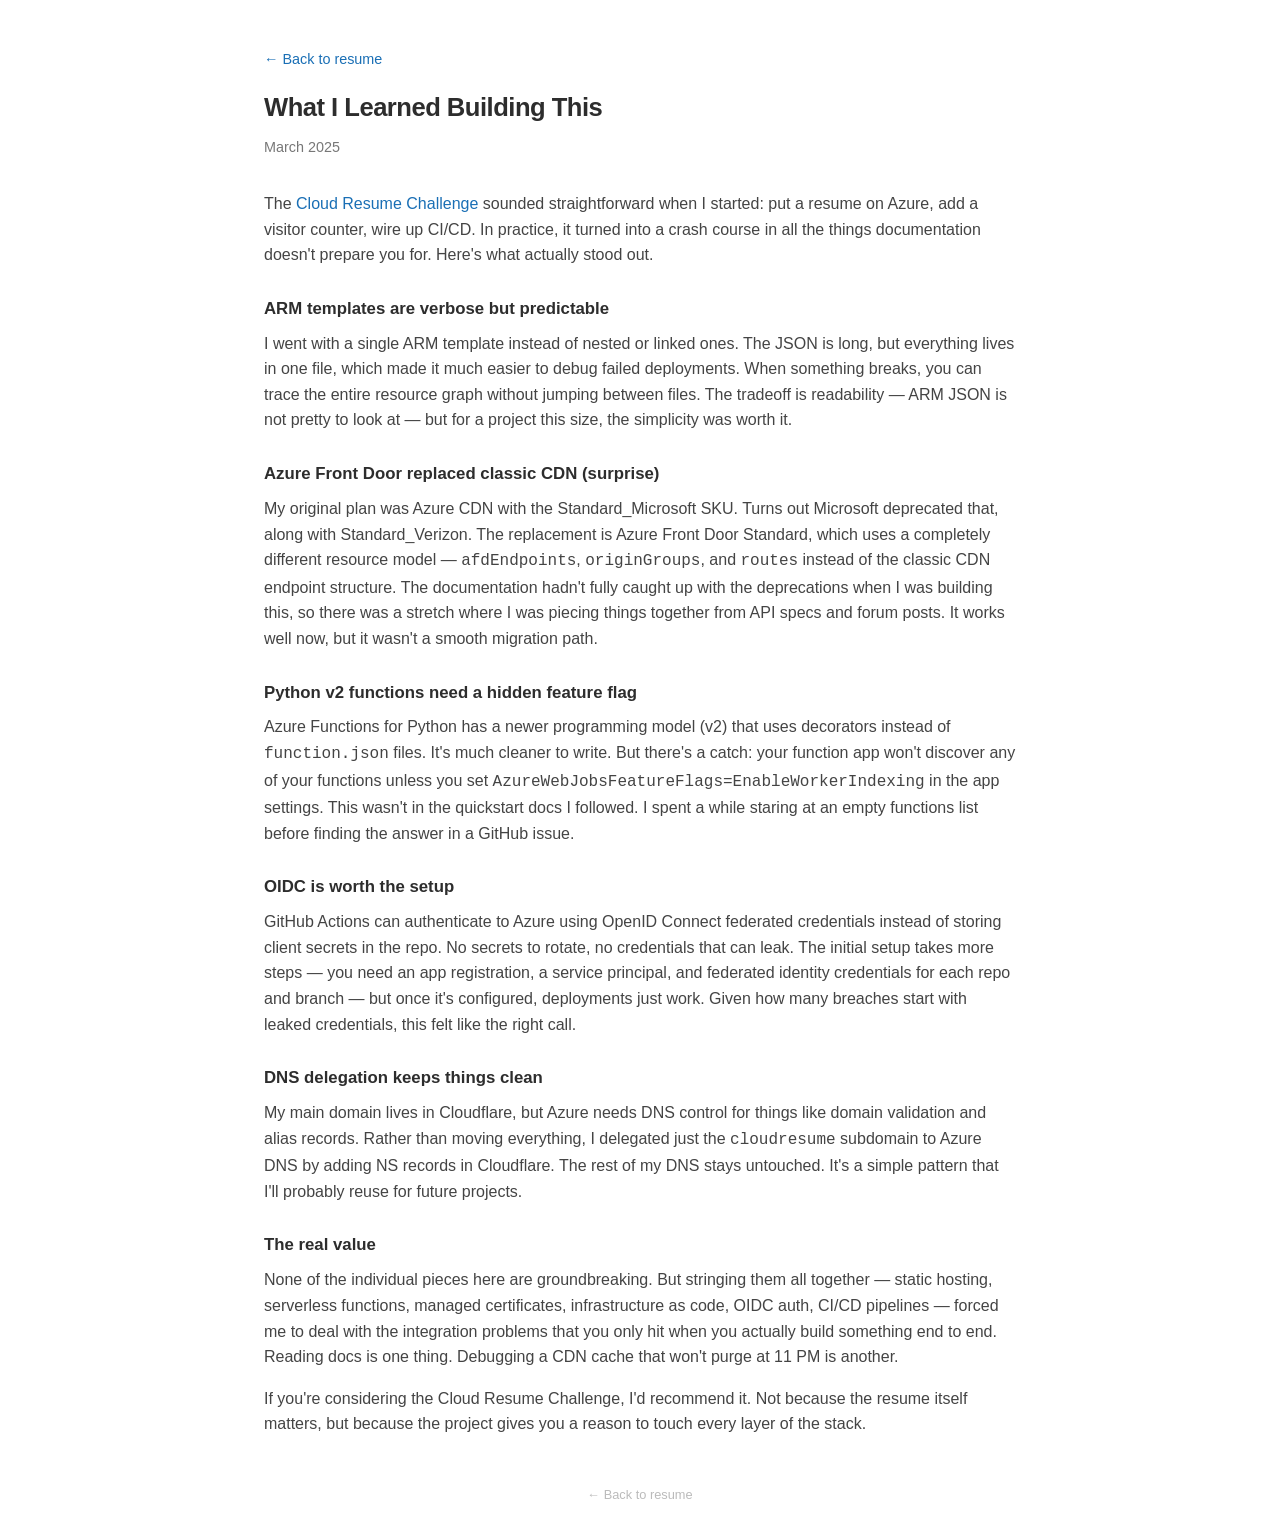
==== reflection/index.html @ 53bbd9ea "Initial commit — Cloud Resume Challenge on Azure Static resume site with serverless visitor counter," ====
<!DOCTYPE html>
<html lang="en">
<head>
    <meta charset="UTF-8">
    <meta name="viewport" content="width=device-width, initial-scale=1.0">
    <title>Reflection - Cloud Resume Challenge</title>
    <link rel="stylesheet" href="../css/style.css">
    <style>
        .back-link {
            display: inline-block;
            margin-top: 48px;
            margin-bottom: 16px;
            font-size: 0.9rem;
            color: #1a6fb5;
            text-decoration: none;
        }
        .back-link:hover {
            text-decoration: underline;
        }
        .reflection-title {
            font-size: 1.6rem;
            font-weight: 700;
            letter-spacing: -0.02em;
            margin-bottom: 8px;
        }
        .reflection-date {
            color: #777;
            font-size: 0.9rem;
            margin-bottom: 32px;
        }
        .reflection-body h3 {
            font-size: 1.05rem;
            font-weight: 600;
            margin-top: 28px;
            margin-bottom: 8px;
        }
        .reflection-body p {
            color: #444;
            margin-bottom: 16px;
        }
        .reflection-body a {
            color: #1a6fb5;
            text-decoration: none;
        }
        .reflection-body a:hover {
            text-decoration: underline;
        }
    </style>
</head>
<body>
    <main>
        <a href="/" class="back-link">&larr; Back to resume</a>
        <h1 class="reflection-title">What I Learned Building This</h1>
        <p class="reflection-date">March 2025</p>

        <div class="reflection-body">
            <p>
                The <a href="https://cloudresumechallenge.dev/docs/the-challenge/azure/" target="_blank" rel="noopener noreferrer">Cloud Resume Challenge</a> sounded straightforward when I started: put a resume on Azure, add a visitor counter, wire up CI/CD. In practice, it turned into a crash course in all the things documentation doesn't prepare you for. Here's what actually stood out.
            </p>

            <h3>ARM templates are verbose but predictable</h3>
            <p>
                I went with a single ARM template instead of nested or linked ones. The JSON is long, but everything lives in one file, which made it much easier to debug failed deployments. When something breaks, you can trace the entire resource graph without jumping between files. The tradeoff is readability — ARM JSON is not pretty to look at — but for a project this size, the simplicity was worth it.
            </p>

            <h3>Azure Front Door replaced classic CDN (surprise)</h3>
            <p>
                My original plan was Azure CDN with the Standard_Microsoft SKU. Turns out Microsoft deprecated that, along with Standard_Verizon. The replacement is Azure Front Door Standard, which uses a completely different resource model — <code>afdEndpoints</code>, <code>originGroups</code>, and <code>routes</code> instead of the classic CDN endpoint structure. The documentation hadn't fully caught up with the deprecations when I was building this, so there was a stretch where I was piecing things together from API specs and forum posts. It works well now, but it wasn't a smooth migration path.
            </p>

            <h3>Python v2 functions need a hidden feature flag</h3>
            <p>
                Azure Functions for Python has a newer programming model (v2) that uses decorators instead of <code>function.json</code> files. It's much cleaner to write. But there's a catch: your function app won't discover any of your functions unless you set <code>AzureWebJobsFeatureFlags=EnableWorkerIndexing</code> in the app settings. This wasn't in the quickstart docs I followed. I spent a while staring at an empty functions list before finding the answer in a GitHub issue.
            </p>

            <h3>OIDC is worth the setup</h3>
            <p>
                GitHub Actions can authenticate to Azure using OpenID Connect federated credentials instead of storing client secrets in the repo. No secrets to rotate, no credentials that can leak. The initial setup takes more steps — you need an app registration, a service principal, and federated identity credentials for each repo and branch — but once it's configured, deployments just work. Given how many breaches start with leaked credentials, this felt like the right call.
            </p>

            <h3>DNS delegation keeps things clean</h3>
            <p>
                My main domain lives in Cloudflare, but Azure needs DNS control for things like domain validation and alias records. Rather than moving everything, I delegated just the <code>cloudresume</code> subdomain to Azure DNS by adding NS records in Cloudflare. The rest of my DNS stays untouched. It's a simple pattern that I'll probably reuse for future projects.
            </p>

            <h3>The real value</h3>
            <p>
                None of the individual pieces here are groundbreaking. But stringing them all together — static hosting, serverless functions, managed certificates, infrastructure as code, OIDC auth, CI/CD pipelines — forced me to deal with the integration problems that you only hit when you actually build something end to end. Reading docs is one thing. Debugging a CDN cache that won't purge at 11 PM is another.
            </p>
            <p>
                If you're considering the Cloud Resume Challenge, I'd recommend it. Not because the resume itself matters, but because the project gives you a reason to touch every layer of the stack.
            </p>
        </div>
    </main>

    <footer>
        <p class="note">
            <a href="/">&larr; Back to resume</a>
        </p>
    </footer>
</body>
</html>
---- css/style.css ----
* {
    margin: 0;
    padding: 0;
    box-sizing: border-box;
}

body {
    font-family: -apple-system, BlinkMacSystemFont, "Segoe UI", Roboto, sans-serif;
    color: #2d2d2d;
    background: #fff;
    line-height: 1.6;
    font-size: 16px;
}

header, main, footer {
    max-width: 800px;
    margin: 0 auto;
    padding: 0 24px;
}

/* Header */

header {
    padding-top: 48px;
    padding-bottom: 24px;
    border-bottom: 1px solid #e0e0e0;
}

h1 {
    font-size: 2rem;
    font-weight: 700;
    letter-spacing: -0.02em;
    margin-bottom: 4px;
}

.subtitle {
    font-size: 1.1rem;
    color: #555;
}

.subtitle a {
    color: #555;
    text-decoration: none;
}

.subtitle a:hover {
    color: #333;
    text-decoration: underline;
}

.location {
    color: #777;
    font-size: 0.95rem;
    margin-top: 2px;
}

.contact {
    margin-top: 8px;
}

.contact a {
    color: #1a6fb5;
    text-decoration: none;
}

.contact a:hover {
    text-decoration: underline;
}

/* Sections */

section {
    padding: 24px 0;
    border-bottom: 1px solid #e0e0e0;
}

h2 {
    font-size: 1.2rem;
    font-weight: 600;
    margin-bottom: 12px;
    padding-bottom: 6px;
    border-bottom: 2px solid #333;
    display: inline-block;
}

/* Certifications */

#certifications ul {
    list-style: none;
}

#certifications li {
    margin-bottom: 8px;
}

.verify-link {
    display: inline-block;
    margin-left: 8px;
    font-size: 0.85rem;
    color: #1a6fb5;
    text-decoration: none;
    border: 1px solid #1a6fb5;
    padding: 1px 8px;
    border-radius: 3px;
}

.verify-link:hover {
    background: #1a6fb5;
    color: #fff;
}

/* Skills */

#skills p {
    color: #444;
}

/* Experience */

.job {
    margin-bottom: 20px;
}

.job:last-child {
    margin-bottom: 0;
}

.job h3 {
    font-size: 1.05rem;
    font-weight: 600;
}

.job-meta {
    color: #777;
    font-size: 0.9rem;
    margin-bottom: 6px;
}

.job ul {
    padding-left: 20px;
    color: #444;
}

.job li {
    margin-bottom: 3px;
}

/* Footer */

footer {
    padding: 32px 24px;
    text-align: center;
    color: #999;
    font-size: 0.85rem;
}

.visitor-badge {
    display: inline-flex;
    border-radius: 4px;
    overflow: hidden;
    font-size: 0.75rem;
    font-weight: 500;
    margin-bottom: 8px;
    line-height: 1;
}

.visitor-badge-label {
    background: #555;
    color: #fff;
    padding: 4px 8px;
}

.visitor-badge-count {
    background: #1a6fb5;
    color: #fff;
    padding: 4px 8px;
    min-width: 28px;
    text-align: center;
}

.wellfit-logo {
    height: 32px;
    margin-bottom: 4px;
}

.note {
    font-size: 0.8rem;
    color: #bbb;
}

.note a {
    color: #bbb;
    text-decoration: none;
}

.note a:hover {
    color: #999;
    text-decoration: underline;
}

/* Print */

@media print {
    body {
        font-size: 12pt;
        color: #000;
    }

    header, main, footer {
        padding: 0;
        max-width: 100%;
    }

    header {
        padding-top: 0;
    }

    section {
        padding: 16px 0;
    }

    footer {
        display: none;
    }

    a {
        color: #000;
        text-decoration: none;
    }

    .verify-link {
        border: none;
        padding: 0;
    }
}
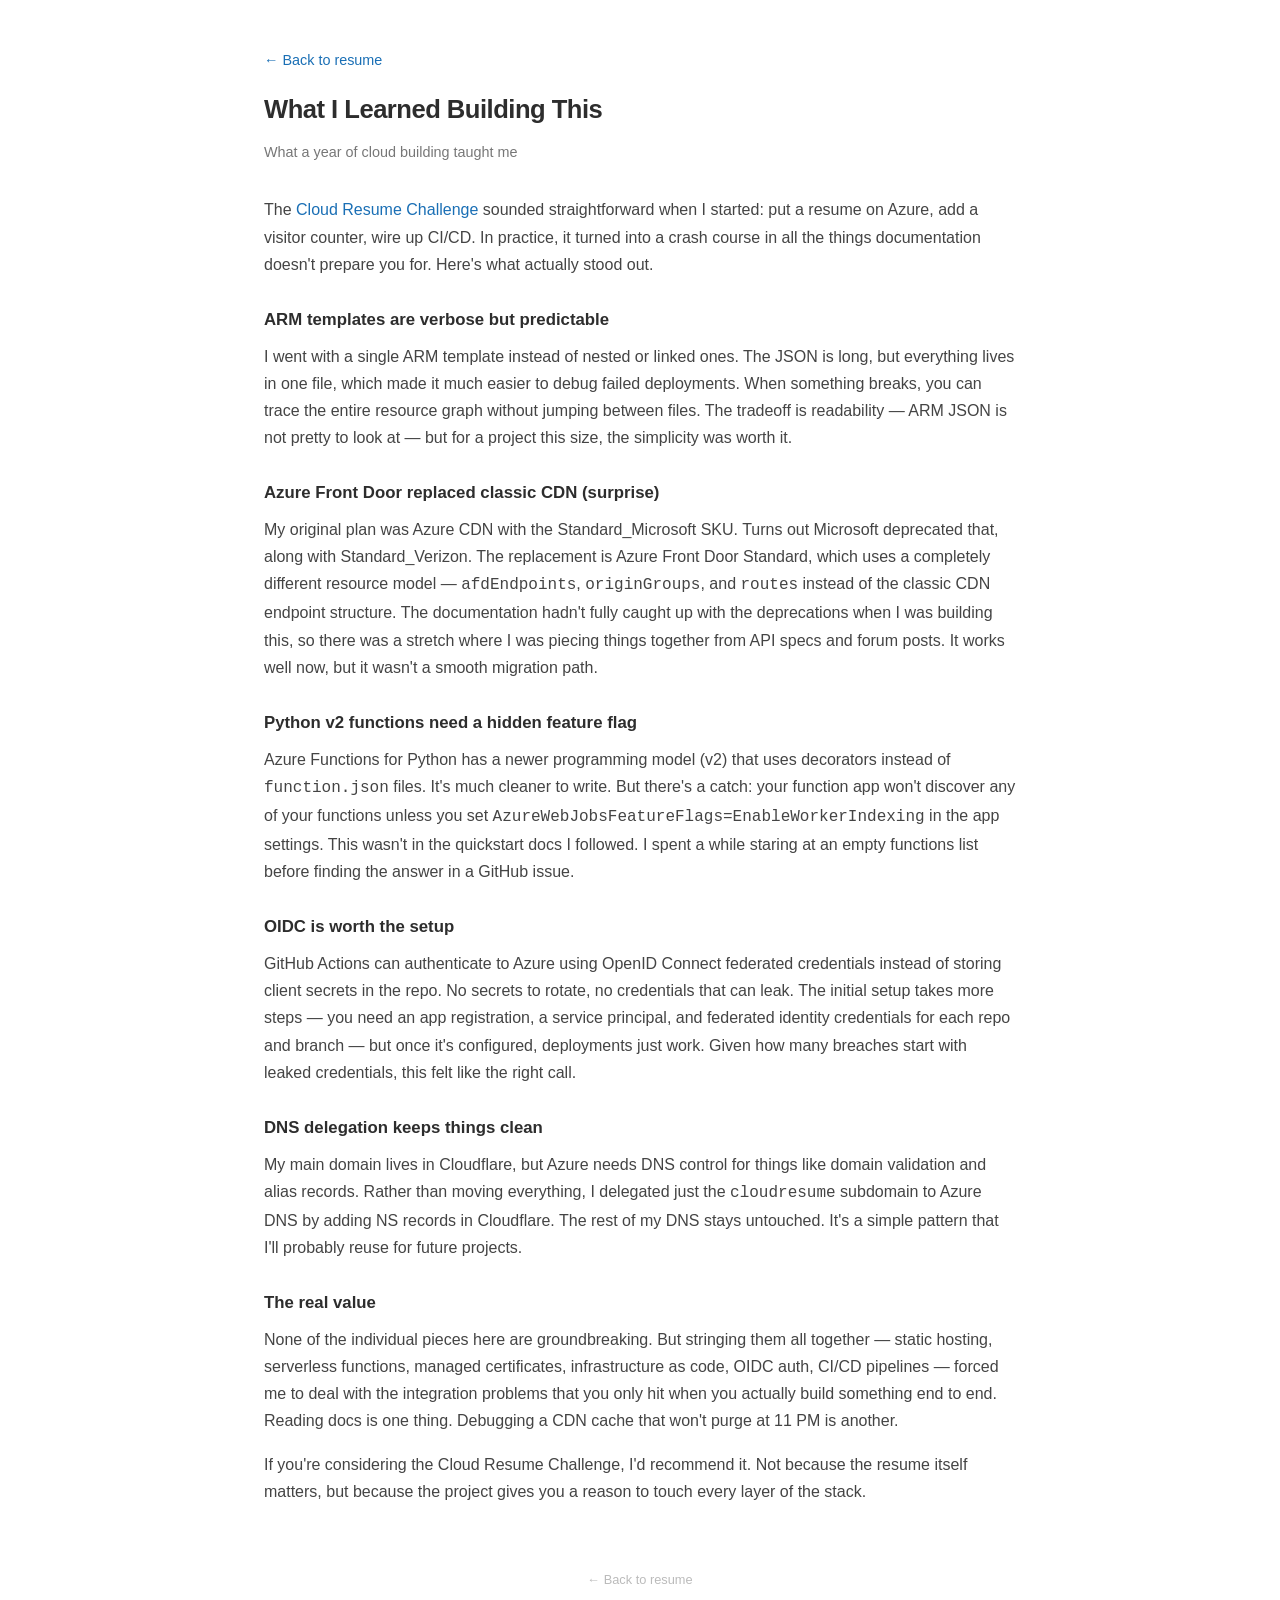
==== commit e6ceb75f: "Refresh resume content and design" ====
--- a/reflection/index.html
+++ b/reflection/index.html
@@ -51,7 +51,7 @@
     <main>
         <a href="/" class="back-link">&larr; Back to resume</a>
         <h1 class="reflection-title">What I Learned Building This</h1>
-        <p class="reflection-date">March 2025</p>
+        <p class="reflection-date">What a year of cloud building taught me</p>
 
         <div class="reflection-body">
             <p>
--- a/css/style.css
+++ b/css/style.css
@@ -8,7 +8,7 @@
     font-family: -apple-system, BlinkMacSystemFont, "Segoe UI", Roboto, sans-serif;
     color: #2d2d2d;
     background: #fff;
-    line-height: 1.6;
+    line-height: 1.7;
     font-size: 16px;
 }
 
@@ -21,15 +21,14 @@
 /* Header */
 
 header {
-    padding-top: 48px;
-    padding-bottom: 24px;
+    padding-top: 64px;
+    padding-bottom: 36px;
     border-bottom: 1px solid #e0e0e0;
 }
 
 h1 {
     font-size: 2rem;
     font-weight: 700;
-    letter-spacing: -0.02em;
     margin-bottom: 4px;
 }
 
@@ -70,17 +69,14 @@
 /* Sections */
 
 section {
-    padding: 24px 0;
+    padding: 36px 0;
     border-bottom: 1px solid #e0e0e0;
 }
 
 h2 {
     font-size: 1.2rem;
     font-weight: 600;
-    margin-bottom: 12px;
-    padding-bottom: 6px;
-    border-bottom: 2px solid #333;
-    display: inline-block;
+    margin-bottom: 16px;
 }
 
 /* Certifications */
@@ -94,31 +90,31 @@
 }
 
 .verify-link {
-    display: inline-block;
     margin-left: 8px;
     font-size: 0.85rem;
     color: #1a6fb5;
     text-decoration: none;
-    border: 1px solid #1a6fb5;
-    padding: 1px 8px;
-    border-radius: 3px;
 }
 
 .verify-link:hover {
-    background: #1a6fb5;
-    color: #fff;
+    text-decoration: underline;
 }
 
 /* Skills */
 
-#skills p {
+#skills ul {
+    list-style: none;
     color: #444;
 }
 
+#skills li {
+    margin-bottom: 6px;
+}
+
 /* Experience */
 
 .job {
-    margin-bottom: 20px;
+    margin-bottom: 28px;
 }
 
 .job:last-child {
@@ -148,34 +144,14 @@
 /* Footer */
 
 footer {
-    padding: 32px 24px;
+    padding: 48px 24px;
     text-align: center;
     color: #999;
     font-size: 0.85rem;
 }
 
-.visitor-badge {
-    display: inline-flex;
-    border-radius: 4px;
-    overflow: hidden;
-    font-size: 0.75rem;
-    font-weight: 500;
+.visitor-count {
     margin-bottom: 8px;
-    line-height: 1;
-}
-
-.visitor-badge-label {
-    background: #555;
-    color: #fff;
-    padding: 4px 8px;
-}
-
-.visitor-badge-count {
-    background: #1a6fb5;
-    color: #fff;
-    padding: 4px 8px;
-    min-width: 28px;
-    text-align: center;
 }
 
 .wellfit-logo {
@@ -229,7 +205,6 @@
     }
 
     .verify-link {
-        border: none;
-        padding: 0;
-    }
-}
+        color: #000;
+    }
+}
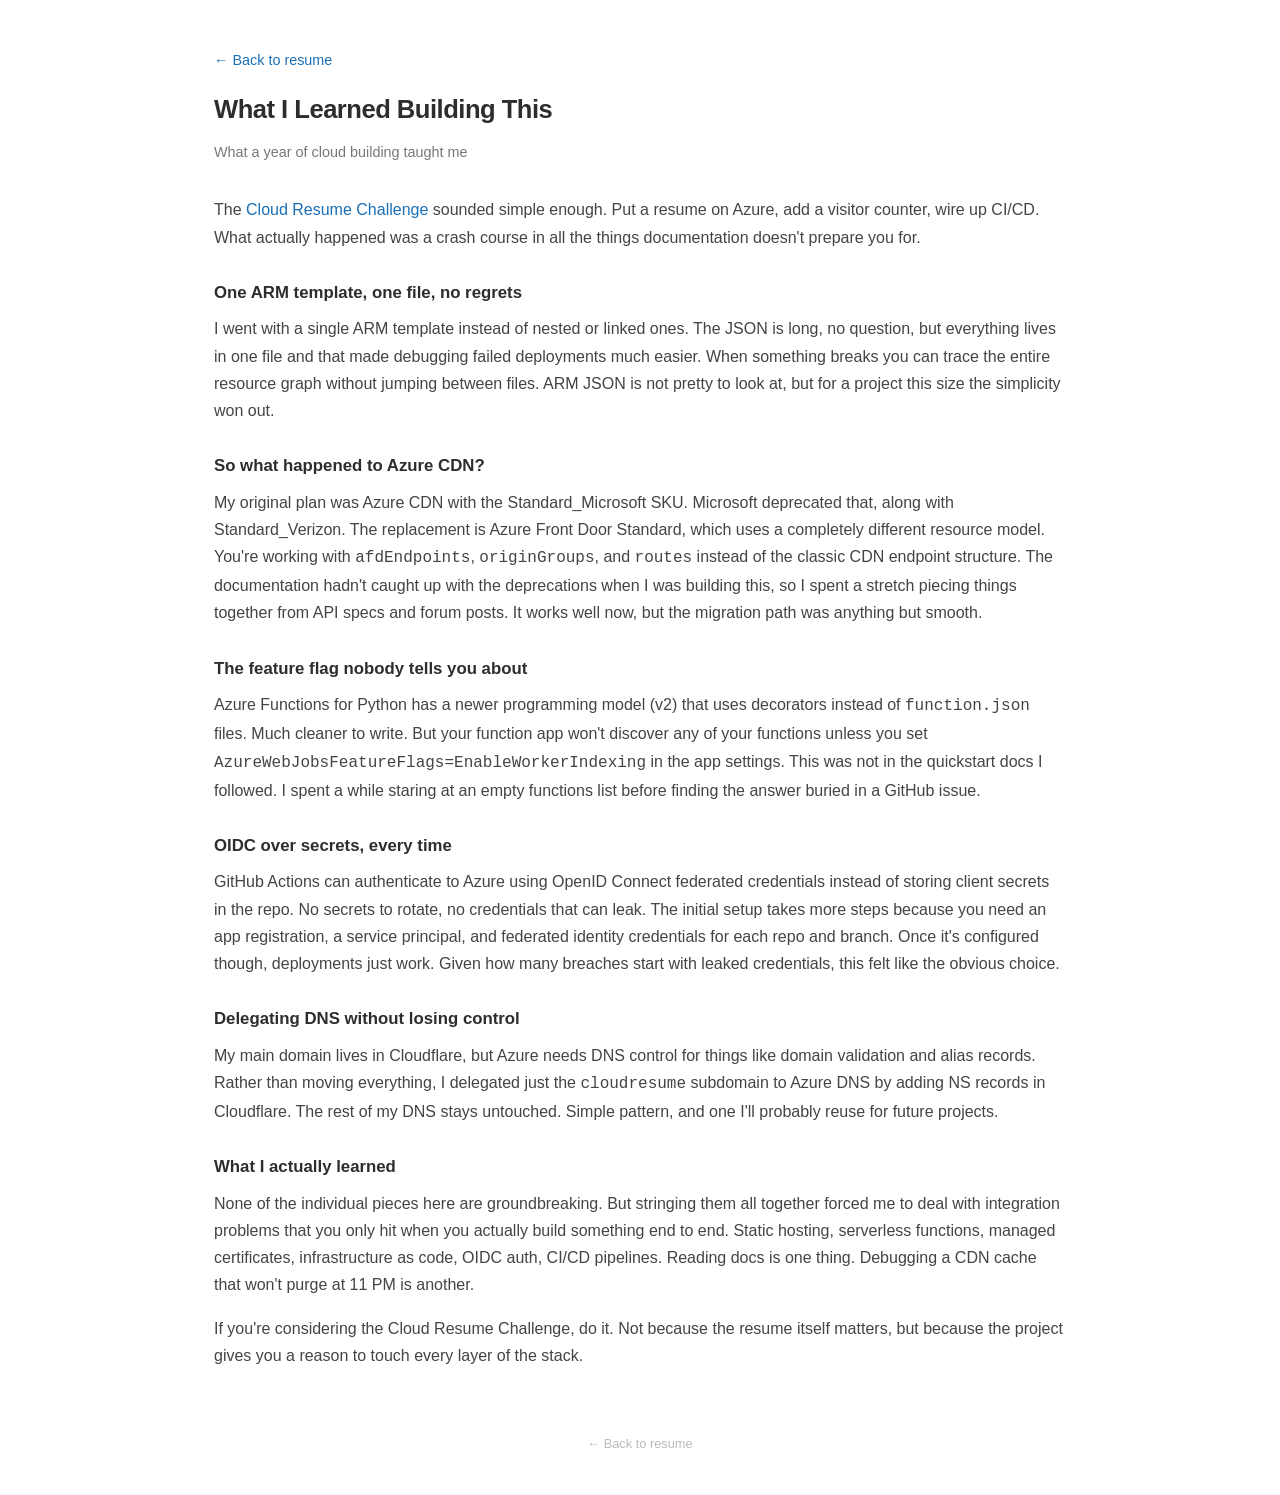
==== commit 580e7480: "Minor tweaks" ====
--- a/reflection/index.html
+++ b/reflection/index.html
@@ -55,40 +55,40 @@
 
         <div class="reflection-body">
             <p>
-                The <a href="https://cloudresumechallenge.dev/docs/the-challenge/azure/" target="_blank" rel="noopener noreferrer">Cloud Resume Challenge</a> sounded straightforward when I started: put a resume on Azure, add a visitor counter, wire up CI/CD. In practice, it turned into a crash course in all the things documentation doesn't prepare you for. Here's what actually stood out.
+                The <a href="https://cloudresumechallenge.dev/docs/the-challenge/azure/" target="_blank" rel="noopener noreferrer">Cloud Resume Challenge</a> sounded simple enough. Put a resume on Azure, add a visitor counter, wire up CI/CD. What actually happened was a crash course in all the things documentation doesn't prepare you for.
             </p>
 
-            <h3>ARM templates are verbose but predictable</h3>
+            <h3>One ARM template, one file, no regrets</h3>
             <p>
-                I went with a single ARM template instead of nested or linked ones. The JSON is long, but everything lives in one file, which made it much easier to debug failed deployments. When something breaks, you can trace the entire resource graph without jumping between files. The tradeoff is readability — ARM JSON is not pretty to look at — but for a project this size, the simplicity was worth it.
+                I went with a single ARM template instead of nested or linked ones. The JSON is long, no question, but everything lives in one file and that made debugging failed deployments much easier. When something breaks you can trace the entire resource graph without jumping between files. ARM JSON is not pretty to look at, but for a project this size the simplicity won out.
             </p>
 
-            <h3>Azure Front Door replaced classic CDN (surprise)</h3>
+            <h3>So what happened to Azure CDN?</h3>
             <p>
-                My original plan was Azure CDN with the Standard_Microsoft SKU. Turns out Microsoft deprecated that, along with Standard_Verizon. The replacement is Azure Front Door Standard, which uses a completely different resource model — <code>afdEndpoints</code>, <code>originGroups</code>, and <code>routes</code> instead of the classic CDN endpoint structure. The documentation hadn't fully caught up with the deprecations when I was building this, so there was a stretch where I was piecing things together from API specs and forum posts. It works well now, but it wasn't a smooth migration path.
+                My original plan was Azure CDN with the Standard_Microsoft SKU. Microsoft deprecated that, along with Standard_Verizon. The replacement is Azure Front Door Standard, which uses a completely different resource model. You're working with <code>afdEndpoints</code>, <code>originGroups</code>, and <code>routes</code> instead of the classic CDN endpoint structure. The documentation hadn't caught up with the deprecations when I was building this, so I spent a stretch piecing things together from API specs and forum posts. It works well now, but the migration path was anything but smooth.
             </p>
 
-            <h3>Python v2 functions need a hidden feature flag</h3>
+            <h3>The feature flag nobody tells you about</h3>
             <p>
-                Azure Functions for Python has a newer programming model (v2) that uses decorators instead of <code>function.json</code> files. It's much cleaner to write. But there's a catch: your function app won't discover any of your functions unless you set <code>AzureWebJobsFeatureFlags=EnableWorkerIndexing</code> in the app settings. This wasn't in the quickstart docs I followed. I spent a while staring at an empty functions list before finding the answer in a GitHub issue.
+                Azure Functions for Python has a newer programming model (v2) that uses decorators instead of <code>function.json</code> files. Much cleaner to write. But your function app won't discover any of your functions unless you set <code>AzureWebJobsFeatureFlags=EnableWorkerIndexing</code> in the app settings. This was not in the quickstart docs I followed. I spent a while staring at an empty functions list before finding the answer buried in a GitHub issue.
             </p>
 
-            <h3>OIDC is worth the setup</h3>
+            <h3>OIDC over secrets, every time</h3>
             <p>
-                GitHub Actions can authenticate to Azure using OpenID Connect federated credentials instead of storing client secrets in the repo. No secrets to rotate, no credentials that can leak. The initial setup takes more steps — you need an app registration, a service principal, and federated identity credentials for each repo and branch — but once it's configured, deployments just work. Given how many breaches start with leaked credentials, this felt like the right call.
+                GitHub Actions can authenticate to Azure using OpenID Connect federated credentials instead of storing client secrets in the repo. No secrets to rotate, no credentials that can leak. The initial setup takes more steps because you need an app registration, a service principal, and federated identity credentials for each repo and branch. Once it's configured though, deployments just work. Given how many breaches start with leaked credentials, this felt like the obvious choice.
             </p>
 
-            <h3>DNS delegation keeps things clean</h3>
+            <h3>Delegating DNS without losing control</h3>
             <p>
-                My main domain lives in Cloudflare, but Azure needs DNS control for things like domain validation and alias records. Rather than moving everything, I delegated just the <code>cloudresume</code> subdomain to Azure DNS by adding NS records in Cloudflare. The rest of my DNS stays untouched. It's a simple pattern that I'll probably reuse for future projects.
+                My main domain lives in Cloudflare, but Azure needs DNS control for things like domain validation and alias records. Rather than moving everything, I delegated just the <code>cloudresume</code> subdomain to Azure DNS by adding NS records in Cloudflare. The rest of my DNS stays untouched. Simple pattern, and one I'll probably reuse for future projects.
             </p>
 
-            <h3>The real value</h3>
+            <h3>What I actually learned</h3>
             <p>
-                None of the individual pieces here are groundbreaking. But stringing them all together — static hosting, serverless functions, managed certificates, infrastructure as code, OIDC auth, CI/CD pipelines — forced me to deal with the integration problems that you only hit when you actually build something end to end. Reading docs is one thing. Debugging a CDN cache that won't purge at 11 PM is another.
+                None of the individual pieces here are groundbreaking. But stringing them all together forced me to deal with integration problems that you only hit when you actually build something end to end. Static hosting, serverless functions, managed certificates, infrastructure as code, OIDC auth, CI/CD pipelines. Reading docs is one thing. Debugging a CDN cache that won't purge at 11 PM is another.
             </p>
             <p>
-                If you're considering the Cloud Resume Challenge, I'd recommend it. Not because the resume itself matters, but because the project gives you a reason to touch every layer of the stack.
+                If you're considering the Cloud Resume Challenge, do it. Not because the resume itself matters, but because the project gives you a reason to touch every layer of the stack.
             </p>
         </div>
     </main>
--- a/css/style.css
+++ b/css/style.css
@@ -13,7 +13,7 @@
 }
 
 header, main, footer {
-    max-width: 800px;
+    max-width: 900px;
     margin: 0 auto;
     padding: 0 24px;
 }
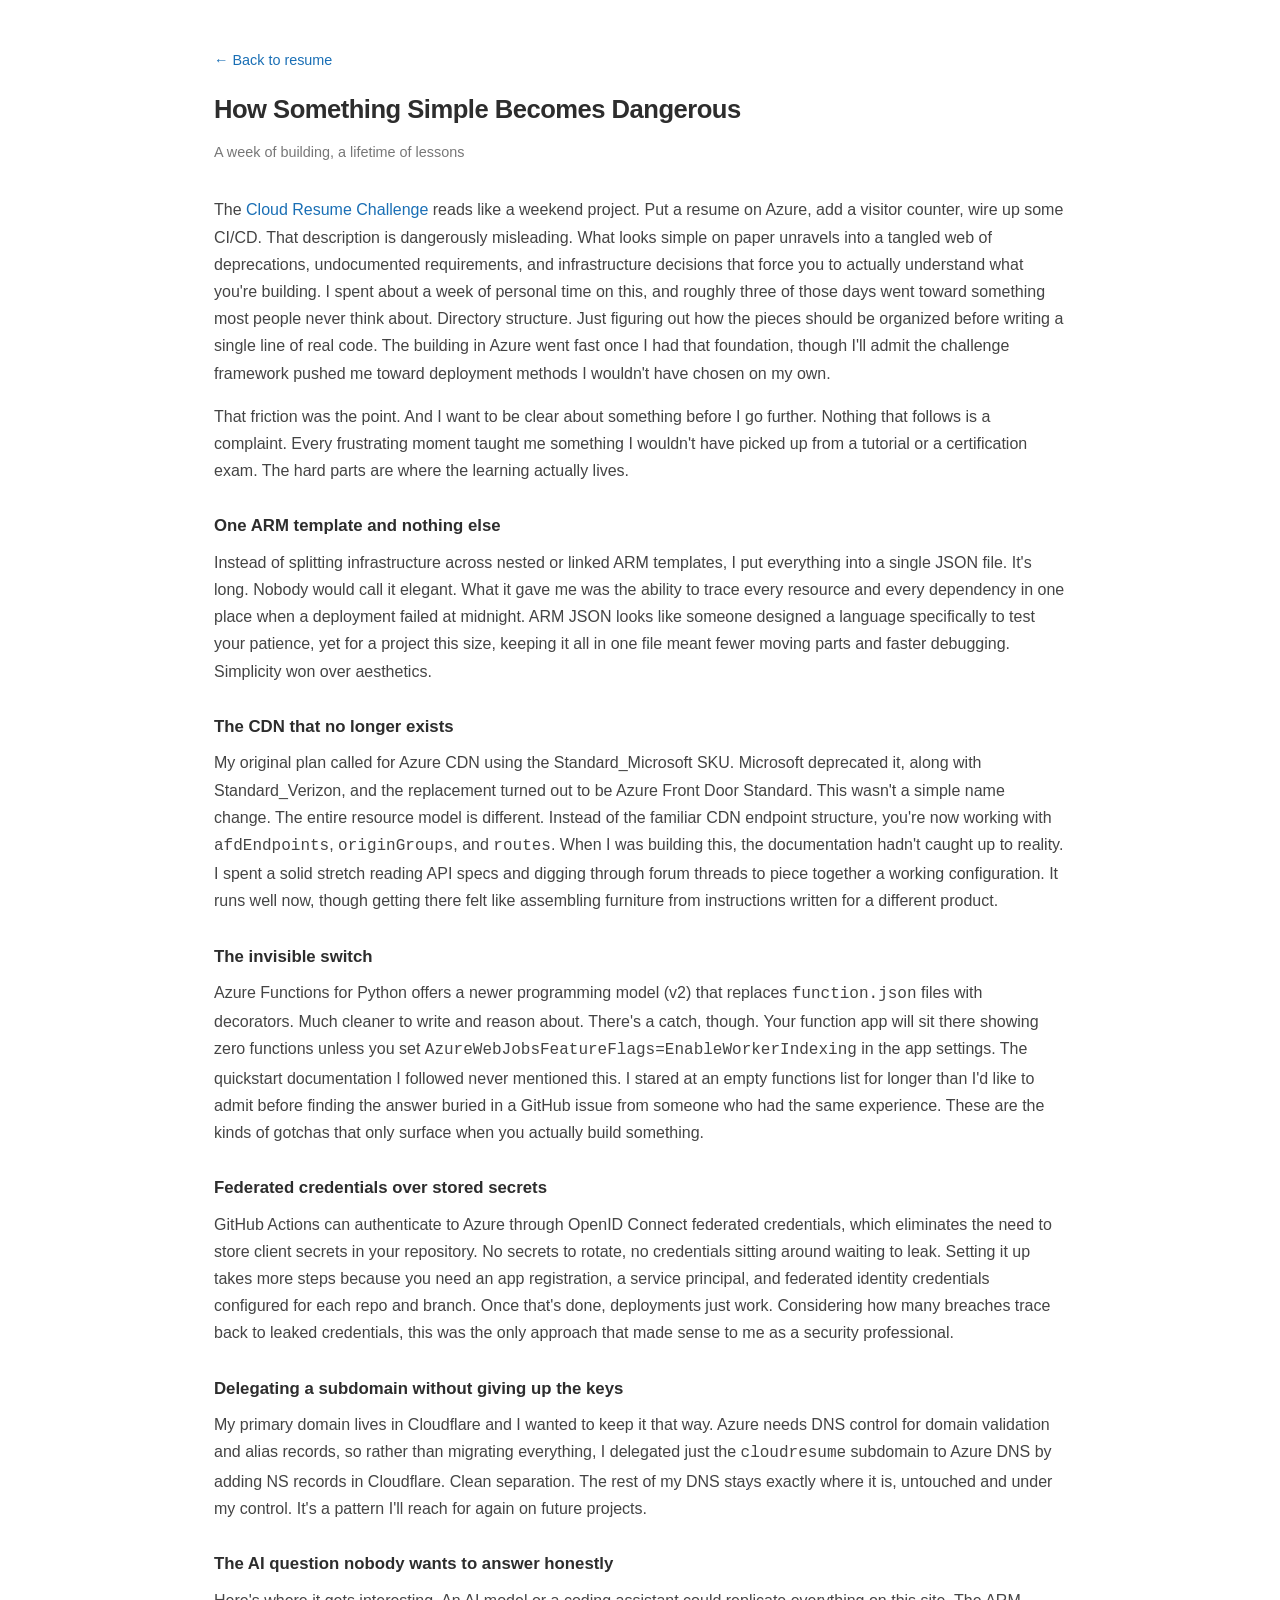
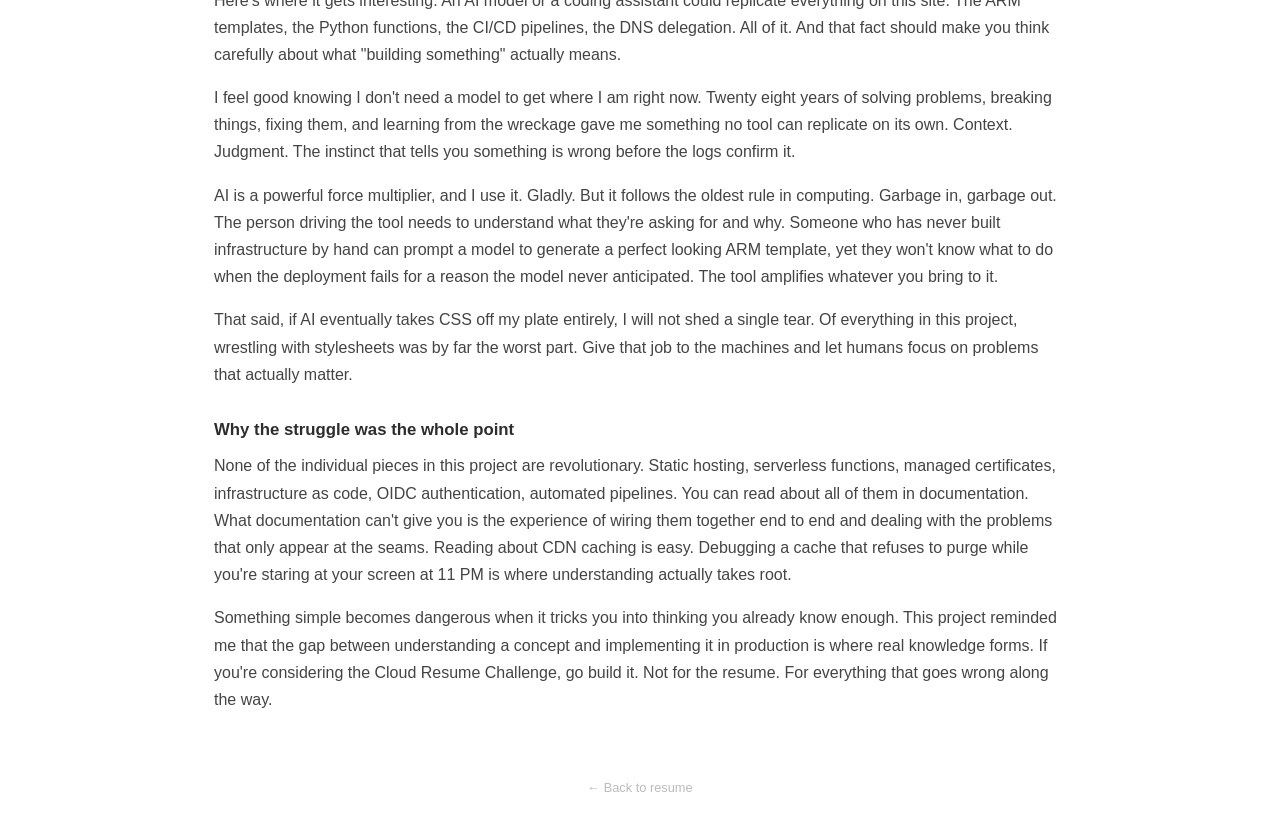
==== commit 9e4490ca: "Add dedication styling and refresh site content" ====
--- a/reflection/index.html
+++ b/reflection/index.html
@@ -50,45 +50,63 @@
 <body>
     <main>
         <a href="/" class="back-link">&larr; Back to resume</a>
-        <h1 class="reflection-title">What I Learned Building This</h1>
-        <p class="reflection-date">What a year of cloud building taught me</p>
+        <h1 class="reflection-title">How Something Simple Becomes Dangerous</h1>
+        <p class="reflection-date">A week of building, a lifetime of lessons</p>
 
         <div class="reflection-body">
             <p>
-                The <a href="https://cloudresumechallenge.dev/docs/the-challenge/azure/" target="_blank" rel="noopener noreferrer">Cloud Resume Challenge</a> sounded simple enough. Put a resume on Azure, add a visitor counter, wire up CI/CD. What actually happened was a crash course in all the things documentation doesn't prepare you for.
+                The <a href="https://cloudresumechallenge.dev/docs/the-challenge/azure/" target="_blank" rel="noopener noreferrer">Cloud Resume Challenge</a> reads like a weekend project. Put a resume on Azure, add a visitor counter, wire up some CI/CD. That description is dangerously misleading. What looks simple on paper unravels into a tangled web of deprecations, undocumented requirements, and infrastructure decisions that force you to actually understand what you're building. I spent about a week of personal time on this, and roughly three of those days went toward something most people never think about. Directory structure. Just figuring out how the pieces should be organized before writing a single line of real code. The building in Azure went fast once I had that foundation, though I'll admit the challenge framework pushed me toward deployment methods I wouldn't have chosen on my own.
             </p>
 
-            <h3>One ARM template, one file, no regrets</h3>
             <p>
-                I went with a single ARM template instead of nested or linked ones. The JSON is long, no question, but everything lives in one file and that made debugging failed deployments much easier. When something breaks you can trace the entire resource graph without jumping between files. ARM JSON is not pretty to look at, but for a project this size the simplicity won out.
+                That friction was the point. And I want to be clear about something before I go further. Nothing that follows is a complaint. Every frustrating moment taught me something I wouldn't have picked up from a tutorial or a certification exam. The hard parts are where the learning actually lives.
             </p>
 
-            <h3>So what happened to Azure CDN?</h3>
+            <h3>One ARM template and nothing else</h3>
             <p>
-                My original plan was Azure CDN with the Standard_Microsoft SKU. Microsoft deprecated that, along with Standard_Verizon. The replacement is Azure Front Door Standard, which uses a completely different resource model. You're working with <code>afdEndpoints</code>, <code>originGroups</code>, and <code>routes</code> instead of the classic CDN endpoint structure. The documentation hadn't caught up with the deprecations when I was building this, so I spent a stretch piecing things together from API specs and forum posts. It works well now, but the migration path was anything but smooth.
+                Instead of splitting infrastructure across nested or linked ARM templates, I put everything into a single JSON file. It's long. Nobody would call it elegant. What it gave me was the ability to trace every resource and every dependency in one place when a deployment failed at midnight. ARM JSON looks like someone designed a language specifically to test your patience, yet for a project this size, keeping it all in one file meant fewer moving parts and faster debugging. Simplicity won over aesthetics.
             </p>
 
-            <h3>The feature flag nobody tells you about</h3>
+            <h3>The CDN that no longer exists</h3>
             <p>
-                Azure Functions for Python has a newer programming model (v2) that uses decorators instead of <code>function.json</code> files. Much cleaner to write. But your function app won't discover any of your functions unless you set <code>AzureWebJobsFeatureFlags=EnableWorkerIndexing</code> in the app settings. This was not in the quickstart docs I followed. I spent a while staring at an empty functions list before finding the answer buried in a GitHub issue.
+                My original plan called for Azure CDN using the Standard_Microsoft SKU. Microsoft deprecated it, along with Standard_Verizon, and the replacement turned out to be Azure Front Door Standard. This wasn't a simple name change. The entire resource model is different. Instead of the familiar CDN endpoint structure, you're now working with <code>afdEndpoints</code>, <code>originGroups</code>, and <code>routes</code>. When I was building this, the documentation hadn't caught up to reality. I spent a solid stretch reading API specs and digging through forum threads to piece together a working configuration. It runs well now, though getting there felt like assembling furniture from instructions written for a different product.
             </p>
 
-            <h3>OIDC over secrets, every time</h3>
+            <h3>The invisible switch</h3>
             <p>
-                GitHub Actions can authenticate to Azure using OpenID Connect federated credentials instead of storing client secrets in the repo. No secrets to rotate, no credentials that can leak. The initial setup takes more steps because you need an app registration, a service principal, and federated identity credentials for each repo and branch. Once it's configured though, deployments just work. Given how many breaches start with leaked credentials, this felt like the obvious choice.
+                Azure Functions for Python offers a newer programming model (v2) that replaces <code>function.json</code> files with decorators. Much cleaner to write and reason about. There's a catch, though. Your function app will sit there showing zero functions unless you set <code>AzureWebJobsFeatureFlags=EnableWorkerIndexing</code> in the app settings. The quickstart documentation I followed never mentioned this. I stared at an empty functions list for longer than I'd like to admit before finding the answer buried in a GitHub issue from someone who had the same experience. These are the kinds of gotchas that only surface when you actually build something.
             </p>
 
-            <h3>Delegating DNS without losing control</h3>
+            <h3>Federated credentials over stored secrets</h3>
             <p>
-                My main domain lives in Cloudflare, but Azure needs DNS control for things like domain validation and alias records. Rather than moving everything, I delegated just the <code>cloudresume</code> subdomain to Azure DNS by adding NS records in Cloudflare. The rest of my DNS stays untouched. Simple pattern, and one I'll probably reuse for future projects.
+                GitHub Actions can authenticate to Azure through OpenID Connect federated credentials, which eliminates the need to store client secrets in your repository. No secrets to rotate, no credentials sitting around waiting to leak. Setting it up takes more steps because you need an app registration, a service principal, and federated identity credentials configured for each repo and branch. Once that's done, deployments just work. Considering how many breaches trace back to leaked credentials, this was the only approach that made sense to me as a security professional.
             </p>
 
-            <h3>What I actually learned</h3>
+            <h3>Delegating a subdomain without giving up the keys</h3>
             <p>
-                None of the individual pieces here are groundbreaking. But stringing them all together forced me to deal with integration problems that you only hit when you actually build something end to end. Static hosting, serverless functions, managed certificates, infrastructure as code, OIDC auth, CI/CD pipelines. Reading docs is one thing. Debugging a CDN cache that won't purge at 11 PM is another.
+                My primary domain lives in Cloudflare and I wanted to keep it that way. Azure needs DNS control for domain validation and alias records, so rather than migrating everything, I delegated just the <code>cloudresume</code> subdomain to Azure DNS by adding NS records in Cloudflare. Clean separation. The rest of my DNS stays exactly where it is, untouched and under my control. It's a pattern I'll reach for again on future projects.
+            </p>
+
+            <h3>The AI question nobody wants to answer honestly</h3>
+            <p>
+                Here's where it gets interesting. An AI model or a coding assistant could replicate everything on this site. The ARM templates, the Python functions, the CI/CD pipelines, the DNS delegation. All of it. And that fact should make you think carefully about what "building something" actually means.
             </p>
             <p>
-                If you're considering the Cloud Resume Challenge, do it. Not because the resume itself matters, but because the project gives you a reason to touch every layer of the stack.
+                I feel good knowing I don't need a model to get where I am right now. Twenty eight years of solving problems, breaking things, fixing them, and learning from the wreckage gave me something no tool can replicate on its own. Context. Judgment. The instinct that tells you something is wrong before the logs confirm it.
+            </p>
+            <p>
+                AI is a powerful force multiplier, and I use it. Gladly. But it follows the oldest rule in computing. Garbage in, garbage out. The person driving the tool needs to understand what they're asking for and why. Someone who has never built infrastructure by hand can prompt a model to generate a perfect looking ARM template, yet they won't know what to do when the deployment fails for a reason the model never anticipated. The tool amplifies whatever you bring to it.
+            </p>
+            <p>
+                That said, if AI eventually takes CSS off my plate entirely, I will not shed a single tear. Of everything in this project, wrestling with stylesheets was by far the worst part. Give that job to the machines and let humans focus on problems that actually matter.
+            </p>
+
+            <h3>Why the struggle was the whole point</h3>
+            <p>
+                None of the individual pieces in this project are revolutionary. Static hosting, serverless functions, managed certificates, infrastructure as code, OIDC authentication, automated pipelines. You can read about all of them in documentation. What documentation can't give you is the experience of wiring them together end to end and dealing with the problems that only appear at the seams. Reading about CDN caching is easy. Debugging a cache that refuses to purge while you're staring at your screen at 11 PM is where understanding actually takes root.
+            </p>
+            <p>
+                Something simple becomes dangerous when it tricks you into thinking you already know enough. This project reminded me that the gap between understanding a concept and implementing it in production is where real knowledge forms. If you're considering the Cloud Resume Challenge, go build it. Not for the resume. For everything that goes wrong along the way.
             </p>
         </div>
     </main>
--- a/css/style.css
+++ b/css/style.css
@@ -1,3 +1,5 @@
+@import url('https://fonts.googleapis.com/css2?family=GFS+Didot&display=swap');
+
 * {
     margin: 0;
     padding: 0;
@@ -159,6 +161,26 @@
     margin-bottom: 4px;
 }
 
+.dedication {
+    margin-top: 24px;
+    font-family: 'GFS Didot', serif;
+    font-size: 0.65rem;
+    font-weight: 700;
+    color: #d4d4d4;
+    letter-spacing: 2px;
+    opacity: 0.6;
+}
+
+.dedication a {
+    color: inherit;
+    text-decoration: none;
+}
+
+.dedication a:hover {
+    opacity: 1;
+    color: #bbb;
+}
+
 .note {
     font-size: 0.8rem;
     color: #bbb;
